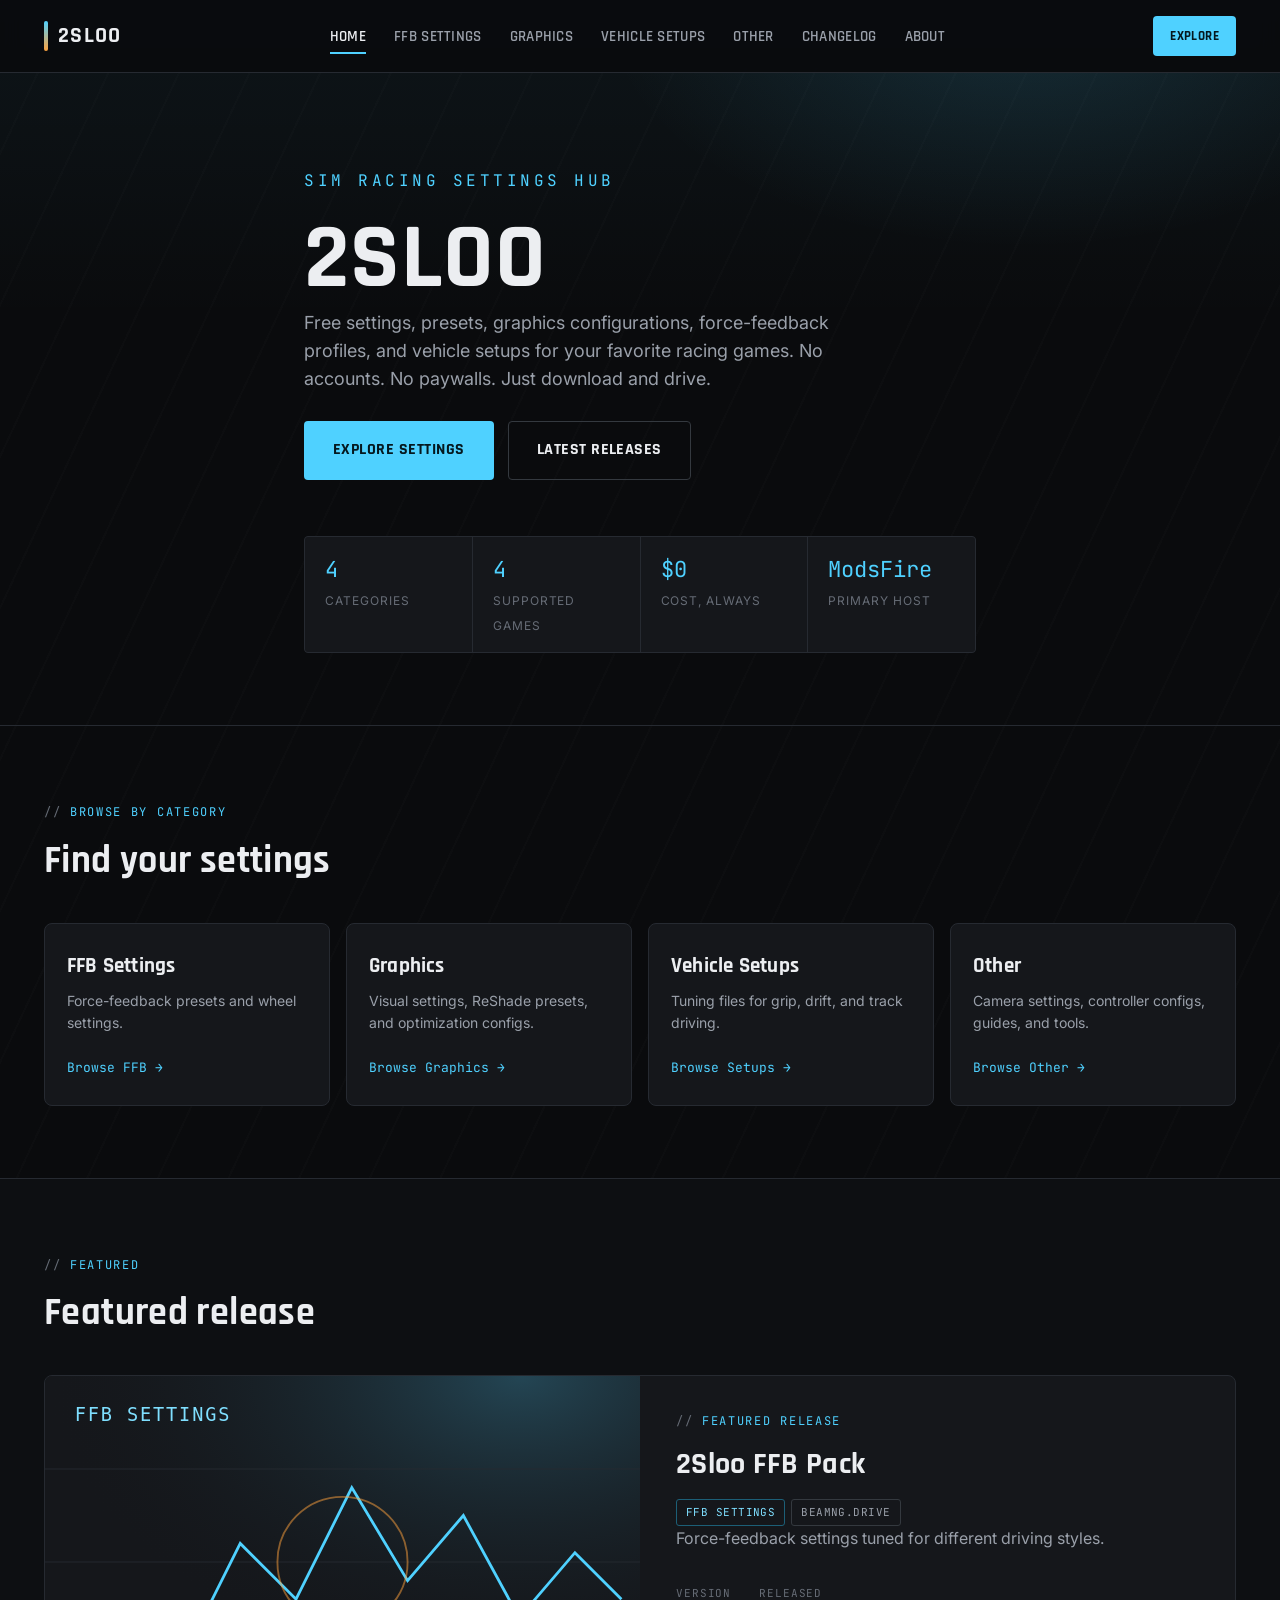
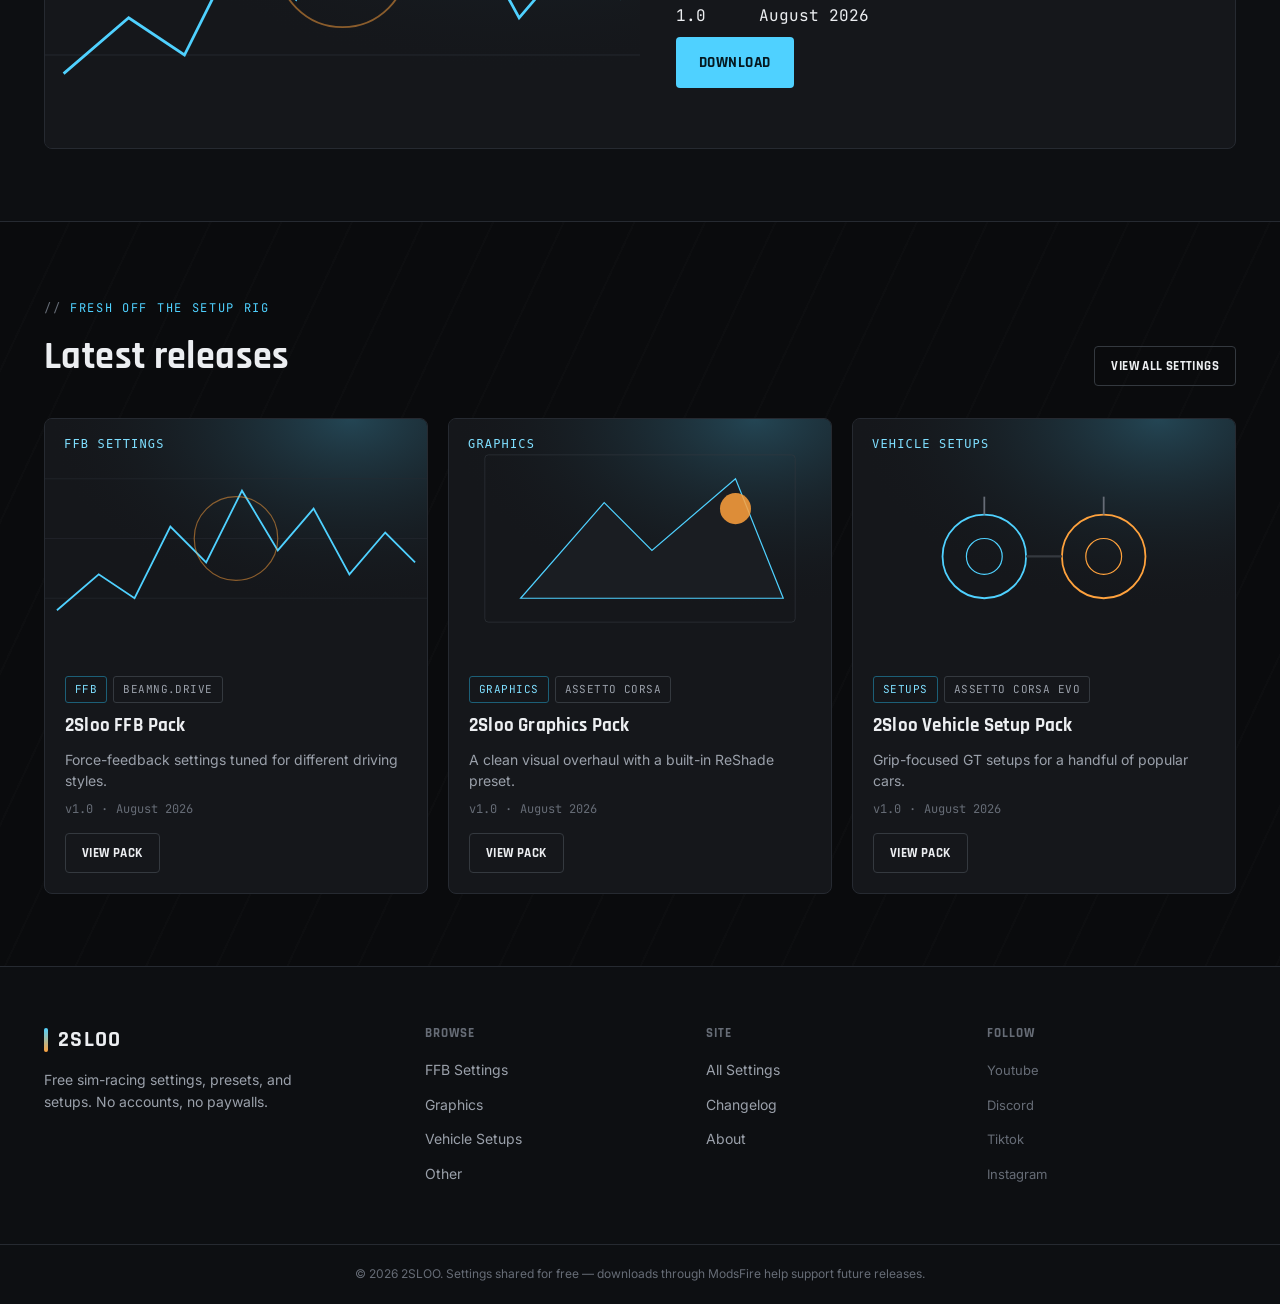
==== index.html @ 70582762 "Add files via upload" ====
<!DOCTYPE html>
<html lang="en">
<head>
  <meta charset="UTF-8">
  <meta name="viewport" content="width=device-width, initial-scale=1.0">
  <title>2SLOO — Sim Racing Settings Hub</title>
  <meta name="description" content="Free sim-racing FFB settings, graphics presets, and vehicle setups for Assetto Corsa, Assetto Corsa EVO, Assetto Corsa Rally, and BeamNG.drive.">

  <!-- Open Graph -->
  <meta property="og:title" content="2SLOO — Sim Racing Settings Hub">
  <meta property="og:description" content="Free FFB settings, graphics presets, and vehicle setups for Assetto Corsa, AC EVO, AC Rally, and BeamNG.drive.">
  <meta property="og:type" content="website">
  <meta property="og:image" content="assets/thumbs/ffb.svg">
  <meta name="twitter:card" content="summary_large_image">

  <link rel="icon" type="image/svg+xml" href="assets/favicon.svg">
  <link rel="preconnect" href="https://fonts.googleapis.com">
  <link rel="preconnect" href="https://fonts.gstatic.com" crossorigin>
  <link href="https://fonts.googleapis.com/css2?family=Rajdhani:wght@600;700&family=Inter:wght@400;500;600&family=JetBrains+Mono:wght@400;500&display=swap" rel="stylesheet">
  <link rel="stylesheet" href="css/style.css">
</head>
<body data-page="home">

  <div id="site-header"></div>

  <main>
    <section class="hero">
      <div class="container hero-inner">
        <p class="tagline">Sim Racing Settings Hub</p>
        <h1>2SLOO</h1>
        <p class="lede">Free settings, presets, graphics configurations, force-feedback profiles, and vehicle setups for your favorite racing games. No accounts. No paywalls. Just download and drive.</p>
        <div class="hero-actions">
          <a href="all-settings.html" class="btn btn-accent btn-lg" style="width:auto;">Explore Settings</a>
          <a href="changelog.html" class="btn btn-outline btn-lg" style="width:auto;">Latest Releases</a>
        </div>
        <div class="hero-strip">
          <div class="hero-strip-item"><span class="num">4</span><span class="label">Categories</span></div>
          <div class="hero-strip-item"><span class="num">4</span><span class="label">Supported Games</span></div>
          <div class="hero-strip-item"><span class="num">$0</span><span class="label">Cost, Always</span></div>
          <div class="hero-strip-item"><span class="num">ModsFire</span><span class="label">Primary Host</span></div>
        </div>
      </div>
    </section>

    <section class="section">
      <div class="container">
        <div class="section-head">
          <div>
            <span class="eyebrow">Browse by Category</span>
            <h2>Find your settings</h2>
          </div>
        </div>
        <div class="category-grid" id="category-grid"></div>
      </div>
    </section>

    <section class="section section-alt">
      <div class="container">
        <div class="section-head">
          <div>
            <span class="eyebrow">Featured</span>
            <h2>Featured release</h2>
          </div>
        </div>
        <div class="featured" id="featured-release"></div>
      </div>
    </section>

    <section class="section">
      <div class="container">
        <div class="section-head">
          <div>
            <span class="eyebrow">Fresh off the setup rig</span>
            <h2>Latest releases</h2>
          </div>
          <a href="all-settings.html" class="btn btn-outline btn-sm">View All Settings</a>
        </div>
        <div class="release-grid" id="latest-releases"></div>
      </div>
    </section>
  </main>

  <div id="site-footer"></div>

  <script src="js/data.js"></script>
  <script src="js/main.js"></script>
</body>
</html>
---- css/style.css ----
/* ==========================================================================
   2SLOO SETTINGS HUB — STYLESHEET
   Design system: dark "telemetry" theme — asphalt backgrounds, graphite
   panels, circuit-blue accent, amber for support/hot cues, mono type for
   data (versions, tags, dates), Rajdhani for display headings.
   ========================================================================== */

:root {
  /* Color */
  --bg: #0a0b0d;
  --bg-alt: #0d0f12;
  --panel: #15171b;
  --panel-2: #1a1d22;
  --border: #262a31;
  --border-strong: #34393f;
  --text: #eceef1;
  --text-dim: #9aa0aa;
  --text-faint: #666c76;
  --accent: #4fd1ff;
  --accent-strong: #7fdfff;
  --accent-dim: #1c5f77;
  --hazard: #ffa23d;
  --danger: #ff6259;

  /* Type */
  --font-display: "Rajdhani", "Arial Narrow", sans-serif;
  --font-body: "Inter", -apple-system, BlinkMacSystemFont, "Segoe UI", sans-serif;
  --font-mono: "JetBrains Mono", "SFMono-Regular", Consolas, monospace;

  /* Layout */
  --max-width: 1240px;
  --radius: 4px;
  --radius-lg: 8px;
  --nav-height: 72px;
}

* { box-sizing: border-box; }
html { scroll-behavior: smooth; }
@media (prefers-reduced-motion: reduce) {
  html { scroll-behavior: auto; }
  *, *::before, *::after { animation-duration: 0.001ms !important; transition-duration: 0.001ms !important; }
}

body {
  margin: 0;
  background: var(--bg);
  background-image:
    linear-gradient(180deg, rgba(79,209,255,0.05), transparent 320px),
    repeating-linear-gradient(115deg, rgba(255,255,255,0.012) 0 2px, transparent 2px 64px);
  color: var(--text);
  font-family: var(--font-body);
  font-size: 16px;
  line-height: 1.55;
  -webkit-font-smoothing: antialiased;
}

body.nav-open { overflow: hidden; }

img { max-width: 100%; display: block; }
a { color: inherit; text-decoration: none; }
ul { margin: 0; padding: 0; list-style: none; }
h1, h2, h3, h4 { font-family: var(--font-display); font-weight: 700; letter-spacing: 0.01em; margin: 0 0 0.5em; }
p { margin: 0 0 1em; color: var(--text-dim); }
:focus-visible {
  outline: 2px solid var(--accent);
  outline-offset: 2px;
}

.container {
  max-width: var(--max-width);
  margin: 0 auto;
  padding: 0 24px;
}

.eyebrow {
  display: inline-block;
  font-family: var(--font-mono);
  font-size: 12px;
  letter-spacing: 0.14em;
  text-transform: uppercase;
  color: var(--accent);
  margin-bottom: 10px;
}
.eyebrow::before { content: "// "; color: var(--text-faint); }

/* ---------------------------------- buttons ---------------------------------- */

.btn {
  display: inline-flex;
  align-items: center;
  justify-content: center;
  gap: 8px;
  padding: 13px 22px;
  font-family: var(--font-display);
  font-weight: 700;
  font-size: 15px;
  letter-spacing: 0.03em;
  text-transform: uppercase;
  border-radius: var(--radius);
  border: 1px solid transparent;
  cursor: pointer;
  transition: transform 0.15s ease, background 0.15s ease, border-color 0.15s ease, color 0.15s ease;
  white-space: nowrap;
}
.btn:hover { transform: translateY(-1px); }
.btn-accent {
  background: var(--accent);
  color: #05181f;
}
.btn-accent:hover { background: var(--accent-strong); }
.btn-outline {
  background: transparent;
  border-color: var(--border-strong);
  color: var(--text);
}
.btn-outline:hover { border-color: var(--accent); color: var(--accent-strong); }
.btn-ghost {
  background: transparent;
  color: var(--text-dim);
  padding-left: 0;
  padding-right: 0;
}
.btn-sm { padding: 9px 16px; font-size: 13px; }
.btn-lg { padding: 16px 28px; font-size: 16px; width: 100%; }
.btn[aria-disabled="true"] {
  opacity: 0.4;
  cursor: not-allowed;
  pointer-events: none;
}

/* ---------------------------------- nav ---------------------------------- */

#site-header {
  position: sticky;
  top: 0;
  z-index: 50;
  background: rgba(10, 11, 13, 0.88);
  backdrop-filter: blur(10px);
  border-bottom: 1px solid var(--border);
}
.nav-inner {
  max-width: var(--max-width);
  margin: 0 auto;
  height: var(--nav-height);
  padding: 0 24px;
  display: flex;
  align-items: center;
  justify-content: space-between;
  gap: 24px;
}
.brand { display: flex; align-items: center; }
.brand-mark {
  font-family: var(--font-display);
  font-weight: 700;
  font-size: 22px;
  letter-spacing: 0.06em;
  color: var(--text);
  position: relative;
  padding-left: 14px;
}
.brand-mark::before {
  content: "";
  position: absolute;
  left: 0;
  top: 2px;
  bottom: 2px;
  width: 4px;
  background: linear-gradient(180deg, var(--accent), var(--hazard));
  border-radius: 2px;
}
.brand-logo-img { height: 34px; width: auto; }

.main-nav { display: none; }
.main-nav ul { display: flex; gap: 28px; }
.main-nav a {
  font-family: var(--font-display);
  font-weight: 600;
  font-size: 15px;
  letter-spacing: 0.02em;
  text-transform: uppercase;
  color: var(--text-dim);
  padding: 6px 0;
  border-bottom: 2px solid transparent;
  transition: color 0.15s ease, border-color 0.15s ease;
}
.main-nav a:hover, .main-nav a.is-active { color: var(--text); border-color: var(--accent); }

.nav-actions { display: flex; align-items: center; gap: 14px; }

.nav-toggle {
  display: inline-flex;
  flex-direction: column;
  justify-content: center;
  gap: 5px;
  width: 40px;
  height: 40px;
  background: transparent;
  border: 1px solid var(--border-strong);
  border-radius: var(--radius);
  cursor: pointer;
  padding: 0;
}
.nav-toggle span {
  display: block;
  height: 2px;
  width: 18px;
  margin: 0 auto;
  background: var(--text);
  transition: transform 0.2s ease, opacity 0.2s ease;
}
.nav-toggle.is-open span:nth-child(1) { transform: translateY(7px) rotate(45deg); }
.nav-toggle.is-open span:nth-child(2) { opacity: 0; }
.nav-toggle.is-open span:nth-child(3) { transform: translateY(-7px) rotate(-45deg); }

.mobile-nav {
  border-top: 1px solid var(--border);
  background: var(--bg-alt);
  padding: 8px 24px 20px;
}
.mobile-nav ul { display: flex; flex-direction: column; }
.mobile-nav a {
  display: block;
  padding: 14px 0;
  font-family: var(--font-display);
  font-size: 17px;
  font-weight: 600;
  text-transform: uppercase;
  letter-spacing: 0.02em;
  color: var(--text);
  border-bottom: 1px solid var(--border);
}
.mobile-explore { border: 1px solid transparent; margin-top: 12px; text-align: center; }

@media (min-width: 900px) {
  .main-nav { display: block; }
  .nav-toggle { display: none; }
  .mobile-nav { display: none !important; }
}

/* ---------------------------------- hero ---------------------------------- */

.hero {
  position: relative;
  padding: 96px 0 72px;
  overflow: hidden;
  border-bottom: 1px solid var(--border);
}
.hero::after {
  content: "";
  position: absolute;
  inset: 0;
  background: radial-gradient(ellipse 700px 400px at 80% -10%, rgba(79,209,255,0.14), transparent 60%);
  pointer-events: none;
}
.hero-inner { position: relative; max-width: 720px; }
.hero h1 {
  font-size: clamp(48px, 9vw, 92px);
  line-height: 0.95;
  margin: 0 0 6px;
  letter-spacing: 0.01em;
}
.hero .tagline {
  font-family: var(--font-mono);
  font-size: clamp(13px, 2vw, 16px);
  letter-spacing: 0.22em;
  text-transform: uppercase;
  color: var(--accent);
  margin-bottom: 22px;
}
.hero p.lede {
  font-size: 18px;
  max-width: 540px;
  color: var(--text-dim);
}
.hero-actions { display: flex; flex-wrap: wrap; gap: 14px; margin-top: 28px; }

.hero-strip {
  margin-top: 56px;
  display: grid;
  grid-template-columns: repeat(2, 1fr);
  gap: 1px;
  background: var(--border);
  border: 1px solid var(--border);
  border-radius: var(--radius);
  overflow: hidden;
}
.hero-strip-item { background: var(--panel); padding: 16px 20px; }
.hero-strip-item .num { font-family: var(--font-mono); color: var(--accent); font-size: 22px; display: block; }
.hero-strip-item .label { font-size: 12px; color: var(--text-faint); text-transform: uppercase; letter-spacing: 0.08em; }

@media (min-width: 700px) {
  .hero-strip { grid-template-columns: repeat(4, 1fr); }
}

/* ---------------------------------- sections ---------------------------------- */

.section { padding: 72px 0; }
.section-alt { background: var(--bg-alt); border-top: 1px solid var(--border); border-bottom: 1px solid var(--border); }
.section-head { display: flex; align-items: flex-end; justify-content: space-between; gap: 20px; margin-bottom: 32px; flex-wrap: wrap; }
.section-head h2 { font-size: clamp(28px, 4vw, 38px); margin: 0; }
.section-head p { margin: 4px 0 0; max-width: 520px; }

/* ---------------------------------- category grid (home) ---------------------------------- */

.category-grid {
  display: grid;
  gap: 16px;
  grid-template-columns: 1fr;
}
@media (min-width: 700px) { .category-grid { grid-template-columns: repeat(2, 1fr); } }
@media (min-width: 1050px) { .category-grid { grid-template-columns: repeat(4, 1fr); } }

.cat-card {
  position: relative;
  display: block;
  background: var(--panel);
  border: 1px solid var(--border);
  border-radius: var(--radius-lg);
  padding: 26px 22px;
  transition: border-color 0.18s ease, transform 0.18s ease;
}
.cat-card::before {
  content: "";
  position: absolute; inset: 0;
  border-radius: var(--radius-lg);
  border: 1px solid transparent;
  pointer-events: none;
}
.cat-card:hover { border-color: var(--accent-dim); transform: translateY(-3px); }
.cat-card h3 { font-size: 21px; margin-bottom: 8px; }
.cat-card p { font-size: 14px; margin-bottom: 20px; }
.cat-card-link { font-family: var(--font-mono); font-size: 13px; color: var(--accent); }

/* ---------------------------------- featured release ---------------------------------- */

.featured {
  display: grid;
  gap: 0;
  background: var(--panel);
  border: 1px solid var(--border);
  border-radius: var(--radius-lg);
  overflow: hidden;
}
@media (min-width: 800px) { .featured { grid-template-columns: 1fr 1fr; } }
.featured-media { background: var(--panel-2); position: relative; min-height: 220px; }
.featured-media img { width: 100%; height: 100%; object-fit: cover; min-height: 220px; }
.featured-body { padding: 36px; display: flex; flex-direction: column; }
.featured-body h3 { font-size: 30px; margin-bottom: 12px; }
.featured-body .btn { align-self: flex-start; margin-top: 8px; }

/* ---------------------------------- cards / release grid ---------------------------------- */

.release-grid {
  display: grid;
  gap: 20px;
  grid-template-columns: 1fr;
}
@media (min-width: 620px) { .release-grid { grid-template-columns: repeat(2, 1fr); } }
@media (min-width: 980px) { .release-grid { grid-template-columns: repeat(3, 1fr); } }

.card.release-card {
  background: var(--panel);
  border: 1px solid var(--border);
  border-radius: var(--radius-lg);
  overflow: hidden;
  display: flex;
  flex-direction: column;
  position: relative;
  transition: border-color 0.18s ease, transform 0.18s ease;
}
.card.release-card:hover { border-color: var(--accent-dim); transform: translateY(-3px); }
.card.release-card::before,
.card.release-card::after {
  content: "";
  position: absolute;
  width: 14px; height: 14px;
  border: 2px solid transparent;
  transition: border-color 0.18s ease;
  pointer-events: none;
}
.card.release-card::before { top: 8px; left: 8px; border-top-color: transparent; border-left-color: transparent; }
.card.release-card:hover::before { border-top-color: var(--accent); border-left-color: var(--accent); }
.card.release-card::after { bottom: 8px; right: 8px; border-bottom-color: transparent; border-right-color: transparent; }
.card.release-card:hover::after { border-bottom-color: var(--accent); border-right-color: var(--accent); }

.card-thumb { width: 100%; aspect-ratio: 16/10; object-fit: cover; background: var(--panel-2); }
.card-body { padding: 18px 20px 20px; display: flex; flex-direction: column; gap: 8px; flex: 1; }
.card-title { font-size: 19px; margin: 0; }
.card-title a:hover { color: var(--accent-strong); }
.card-desc { font-size: 14px; margin: 0; flex: 1; }
.card-meta { font-family: var(--font-mono); font-size: 12px; color: var(--text-faint); display: flex; gap: 8px; align-items: center; }
.card-cta { margin-top: 6px; align-self: flex-start; }

.card-tags { display: flex; flex-wrap: wrap; gap: 6px; }
.tag {
  font-family: var(--font-mono);
  font-size: 11px;
  letter-spacing: 0.04em;
  text-transform: uppercase;
  padding: 4px 9px;
  border-radius: 3px;
  border: 1px solid var(--border-strong);
  color: var(--text-dim);
}
.tag-cat { border-color: var(--accent-dim); color: var(--accent-strong); }
.tag-game { color: var(--text-dim); }
.tag-pill { background: var(--panel-2); }

.badge {
  display: inline-block;
  font-family: var(--font-mono);
  font-size: 11px;
  text-transform: uppercase;
  letter-spacing: 0.05em;
  padding: 5px 10px;
  border-radius: 3px;
  margin-bottom: 14px;
}
.badge-placeholder { background: rgba(255,162,61,0.12); color: var(--hazard); border: 1px solid rgba(255,162,61,0.35); }

.empty-state {
  grid-column: 1 / -1;
  text-align: center;
  padding: 48px 20px;
  border: 1px dashed var(--border-strong);
  border-radius: var(--radius-lg);
  color: var(--text-dim);
}

/* ---------------------------------- category page ---------------------------------- */

.page-hero { padding: 64px 0 40px; border-bottom: 1px solid var(--border); }
.page-hero h1 { font-size: clamp(38px, 6vw, 56px); margin-bottom: 8px; }
.page-hero .tagline { color: var(--text-dim); font-size: 16px; max-width: 560px; margin-bottom: 0; }

.breadcrumbs {
  font-family: var(--font-mono);
  font-size: 13px;
  color: var(--text-faint);
  display: flex;
  gap: 8px;
  margin-bottom: 18px;
}
.breadcrumbs a { color: var(--text-dim); }
.breadcrumbs a:hover { color: var(--accent); }

.game-grid { display: grid; gap: 18px; grid-template-columns: 1fr; }
@media (min-width: 700px) { .game-grid { grid-template-columns: repeat(2, 1fr); } }

.game-card {
  display: block;
  background: var(--panel);
  border: 1px solid var(--border);
  border-radius: var(--radius-lg);
  padding: 28px;
  transition: border-color 0.18s ease, transform 0.18s ease;
}
.game-card:hover { border-color: var(--accent-dim); transform: translateY(-2px); }
.game-card h3 { font-size: 24px; margin-bottom: 8px; }
.game-card p { font-size: 14px; margin-bottom: 22px; }
.game-card-footer { display: flex; align-items: center; justify-content: space-between; gap: 12px; }
.release-count { font-family: var(--font-mono); font-size: 12px; color: var(--text-faint); }

/* ---------------------------------- filters / search (all settings) ---------------------------------- */

.filter-bar {
  background: var(--panel);
  border: 1px solid var(--border);
  border-radius: var(--radius-lg);
  padding: 22px 22px 24px;
  margin-bottom: 32px;
}
.filter-row { display: flex; flex-wrap: wrap; gap: 8px; margin-bottom: 14px; }
.filter-row:last-of-type { margin-bottom: 0; }
.filter-label {
  font-family: var(--font-mono);
  font-size: 11px;
  text-transform: uppercase;
  letter-spacing: 0.08em;
  color: var(--text-faint);
  width: 100%;
  margin-bottom: 4px;
}
.filter-pill {
  font-family: var(--font-mono);
  font-size: 12px;
  padding: 7px 13px;
  border-radius: 20px;
  border: 1px solid var(--border-strong);
  background: transparent;
  color: var(--text-dim);
  cursor: pointer;
  transition: all 0.15s ease;
}
.filter-pill:hover { border-color: var(--accent-dim); color: var(--text); }
.filter-pill.is-active { background: var(--accent); border-color: var(--accent); color: #05181f; }

.search-row { display: flex; align-items: center; gap: 12px; margin-top: 16px; border-top: 1px solid var(--border); padding-top: 16px; }
.search-row input {
  flex: 1;
  background: var(--bg-alt);
  border: 1px solid var(--border-strong);
  border-radius: var(--radius);
  padding: 12px 14px;
  color: var(--text);
  font-family: var(--font-body);
  font-size: 15px;
}
.search-row input:focus { border-color: var(--accent); outline: none; }
#result-count { font-family: var(--font-mono); font-size: 12px; color: var(--text-faint); white-space: nowrap; }

/* ---------------------------------- release detail page ---------------------------------- */

.release-header {
  display: grid;
  gap: 28px;
  padding: 40px 0;
  border-bottom: 1px solid var(--border);
}
@media (min-width: 800px) { .release-header { grid-template-columns: 360px 1fr; align-items: start; } }
.release-header-media img { width: 100%; border-radius: var(--radius-lg); border: 1px solid var(--border); }
.release-header-body h1 { font-size: clamp(30px, 5vw, 44px); margin: 10px 0 12px; }
.release-lede { font-size: 16px; margin-top: 14px; }

.meta-grid { display: flex; gap: 28px; margin: 18px 0 0; }
.meta-grid dt { font-family: var(--font-mono); font-size: 11px; text-transform: uppercase; letter-spacing: 0.08em; color: var(--text-faint); margin: 0; }
.meta-grid dd { font-family: var(--font-mono); font-size: 16px; color: var(--text); margin: 2px 0 0; }

.release-columns { display: grid; gap: 40px; padding: 44px 0 80px; }
@media (min-width: 900px) { .release-columns { grid-template-columns: 1fr 320px; align-items: start; } }

.release-section { margin-bottom: 40px; }
.release-section h2 { font-size: 22px; margin-bottom: 14px; border-bottom: 1px solid var(--border); padding-bottom: 10px; }

.check-list li {
  position: relative;
  padding-left: 24px;
  margin-bottom: 8px;
  color: var(--text-dim);
}
.check-list li::before { content: "▸"; position: absolute; left: 0; color: var(--accent); }

.install-steps { list-style: none; counter-reset: step; padding: 0; margin: 0; }
.install-steps li {
  counter-increment: step;
  position: relative;
  padding: 12px 0 12px 42px;
  border-bottom: 1px solid var(--border);
  color: var(--text-dim);
}
.install-steps li:last-child { border-bottom: none; }
.install-steps li::before {
  content: counter(step);
  position: absolute;
  left: 0;
  top: 10px;
  width: 26px; height: 26px;
  display: flex; align-items: center; justify-content: center;
  background: var(--panel-2);
  border: 1px solid var(--border-strong);
  border-radius: 50%;
  font-family: var(--font-mono);
  font-size: 12px;
  color: var(--accent);
}

.mini-changelog-entry { padding: 14px 0; border-bottom: 1px solid var(--border); }
.mini-changelog-entry:last-child { border-bottom: none; }
.mini-changelog-head { display: flex; gap: 12px; align-items: center; margin-bottom: 6px; }
.v-tag { font-family: var(--font-mono); color: var(--accent); font-size: 13px; }
.v-date { font-family: var(--font-mono); color: var(--text-faint); font-size: 12px; }
.mini-changelog-entry ul { padding-left: 20px; list-style: disc; }
.mini-changelog-entry li { color: var(--text-dim); font-size: 14px; margin-bottom: 4px; }

.release-aside { position: sticky; top: calc(var(--nav-height) + 20px); }

.download-block {
  background: var(--panel);
  border: 1px solid var(--border);
  border-radius: var(--radius-lg);
  padding: 24px;
  margin-bottom: 20px;
}
.dl-primary { width: 100%; justify-content: space-between; }
.dl-primary em { font-style: normal; font-size: 11px; opacity: 0.75; }
.dl-pending { font-size: 12px; color: var(--hazard); margin: 8px 0 0; }
.dl-support { font-size: 13px; margin: 12px 0 18px; padding: 12px; background: rgba(79,209,255,0.06); border: 1px solid var(--accent-dim); border-radius: var(--radius); color: var(--text-dim); }
.dl-mirrors { display: flex; flex-direction: column; gap: 8px; }
.external-note { display: block; margin-top: 14px; font-size: 12px; color: var(--text-faint); text-align: center; }

.tag-cloud { display: flex; flex-wrap: wrap; gap: 6px; }

/* ---------------------------------- changelog ---------------------------------- */

.changelog-entry {
  padding: 26px 0;
  border-bottom: 1px solid var(--border);
}
.changelog-entry:first-child { padding-top: 0; }
.changelog-meta { display: flex; gap: 12px; align-items: center; margin-bottom: 8px; }
.changelog-entry h3 { font-size: 22px; margin-bottom: 8px; }
.changelog-entry h3 a:hover { color: var(--accent-strong); }
.changelog-entry ul { list-style: disc; padding-left: 22px; margin-top: 12px; }
.changelog-entry li { color: var(--text-dim); margin-bottom: 4px; }

/* ---------------------------------- about page ---------------------------------- */

.about-body { max-width: 680px; }
.about-body p { font-size: 17px; }
.social-grid { display: grid; grid-template-columns: repeat(2, 1fr); gap: 12px; margin-top: 24px; }
@media (min-width: 600px) { .social-grid { grid-template-columns: repeat(4, 1fr); } }
.social-card {
  background: var(--panel);
  border: 1px solid var(--border);
  border-radius: var(--radius);
  padding: 18px;
  text-align: center;
  font-family: var(--font-display);
  text-transform: uppercase;
  letter-spacing: 0.04em;
  font-weight: 600;
  color: var(--text-dim);
}
.social-card.is-live { color: var(--accent); border-color: var(--accent-dim); }
.social-card.is-live:hover { background: var(--panel-2); }

.logo-slot {
  margin-top: 28px;
  border: 1px dashed var(--border-strong);
  border-radius: var(--radius-lg);
  padding: 28px;
  text-align: center;
  color: var(--text-faint);
  font-family: var(--font-mono);
  font-size: 13px;
}

/* ---------------------------------- footer ---------------------------------- */

#site-footer {
  border-top: 1px solid var(--border);
  background: var(--bg-alt);
  padding: 56px 0 0;
}
.footer-inner {
  max-width: var(--max-width);
  margin: 0 auto;
  padding: 0 24px;
  display: grid;
  gap: 32px;
  grid-template-columns: 1fr;
}
@media (min-width: 800px) { .footer-inner { grid-template-columns: 1.4fr 1fr 1fr 1fr; } }
.footer-brand p { font-size: 14px; max-width: 260px; margin-top: 12px; }
.footer-col h4 { font-size: 13px; text-transform: uppercase; letter-spacing: 0.08em; color: var(--text-faint); margin-bottom: 14px; }
.footer-col ul li { margin-bottom: 10px; }
.footer-col a { color: var(--text-dim); font-size: 14px; }
.footer-col a:hover { color: var(--accent); }
.social-placeholder { color: var(--text-faint); font-size: 13px; cursor: help; }
.footer-bottom {
  margin-top: 48px;
  border-top: 1px solid var(--border);
  padding: 20px 24px;
  text-align: center;
}
.footer-bottom p { font-size: 12px; color: var(--text-faint); margin: 0; }

/* ---------------------------------- 404 ---------------------------------- */

.notfound { text-align: center; padding: 120px 24px; }
.notfound h1 { font-size: clamp(60px, 12vw, 120px); color: var(--accent); margin-bottom: 12px; }

/* ---------------------------------- utility ---------------------------------- */

.text-center { text-align: center; }
.mt-32 { margin-top: 32px; }
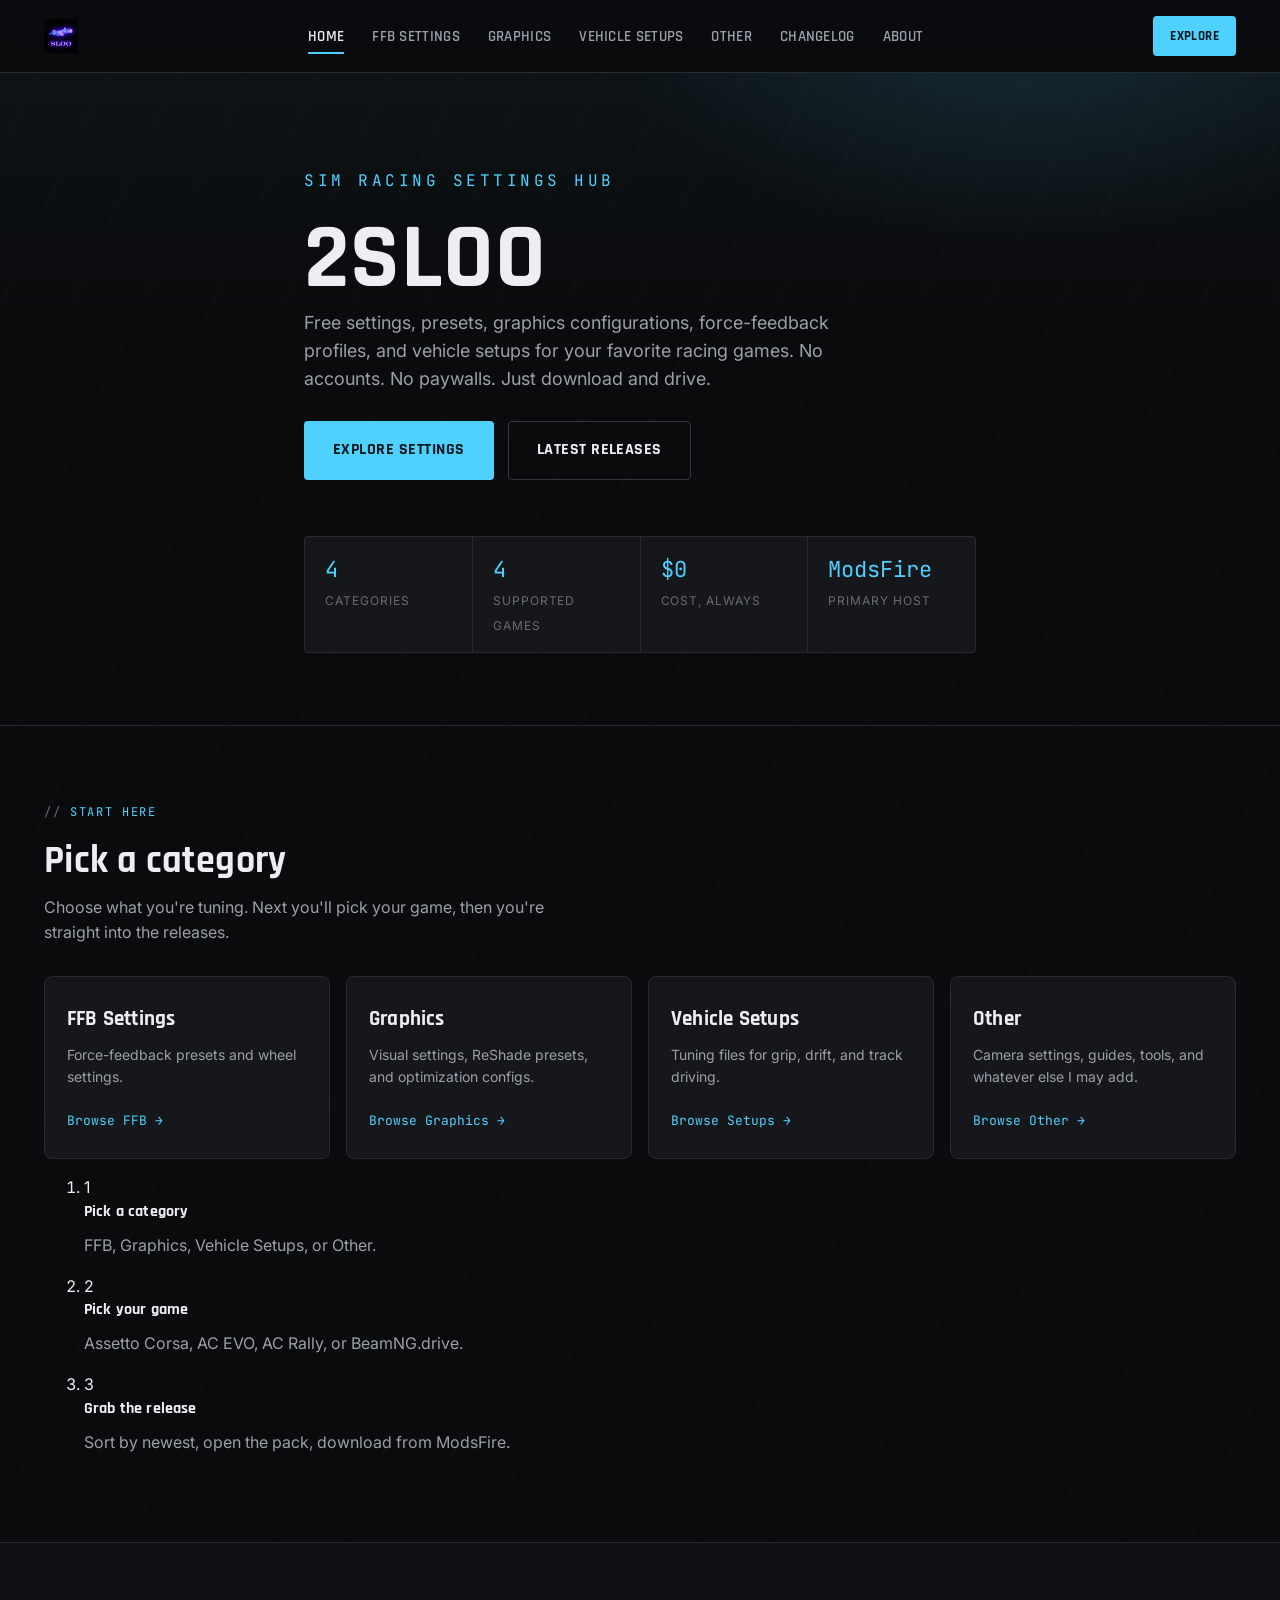
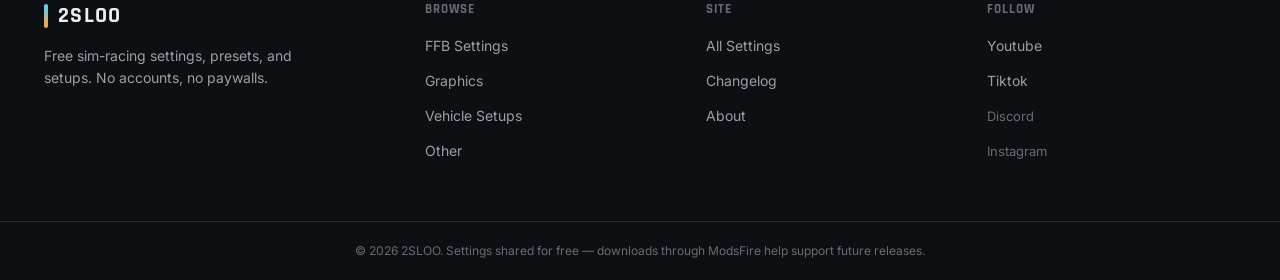
==== commit bd390566: "Add files via upload" ====
--- a/index.html
+++ b/index.html
@@ -46,36 +46,18 @@
       <div class="container">
         <div class="section-head">
           <div>
-            <span class="eyebrow">Browse by Category</span>
-            <h2>Find your settings</h2>
+            <span class="eyebrow">Start here</span>
+            <h2>Pick a category</h2>
+            <p>Choose what you're tuning. Next you'll pick your game, then you're straight into the releases.</p>
           </div>
         </div>
         <div class="category-grid" id="category-grid"></div>
-      </div>
-    </section>
 
-    <section class="section section-alt">
-      <div class="container">
-        <div class="section-head">
-          <div>
-            <span class="eyebrow">Featured</span>
-            <h2>Featured release</h2>
-          </div>
-        </div>
-        <div class="featured" id="featured-release"></div>
-      </div>
-    </section>
-
-    <section class="section">
-      <div class="container">
-        <div class="section-head">
-          <div>
-            <span class="eyebrow">Fresh off the setup rig</span>
-            <h2>Latest releases</h2>
-          </div>
-          <a href="all-settings.html" class="btn btn-outline btn-sm">View All Settings</a>
-        </div>
-        <div class="release-grid" id="latest-releases"></div>
+        <ol class="flow-steps">
+          <li><span class="flow-num">1</span><div><h4>Pick a category</h4><p>FFB, Graphics, Vehicle Setups, or Other.</p></div></li>
+          <li><span class="flow-num">2</span><div><h4>Pick your game</h4><p>Assetto Corsa, AC EVO, AC Rally, or BeamNG.drive.</p></div></li>
+          <li><span class="flow-num">3</span><div><h4>Grab the release</h4><p>Sort by newest, open the pack, download from ModsFire.</p></div></li>
+        </ol>
       </div>
     </section>
   </main>
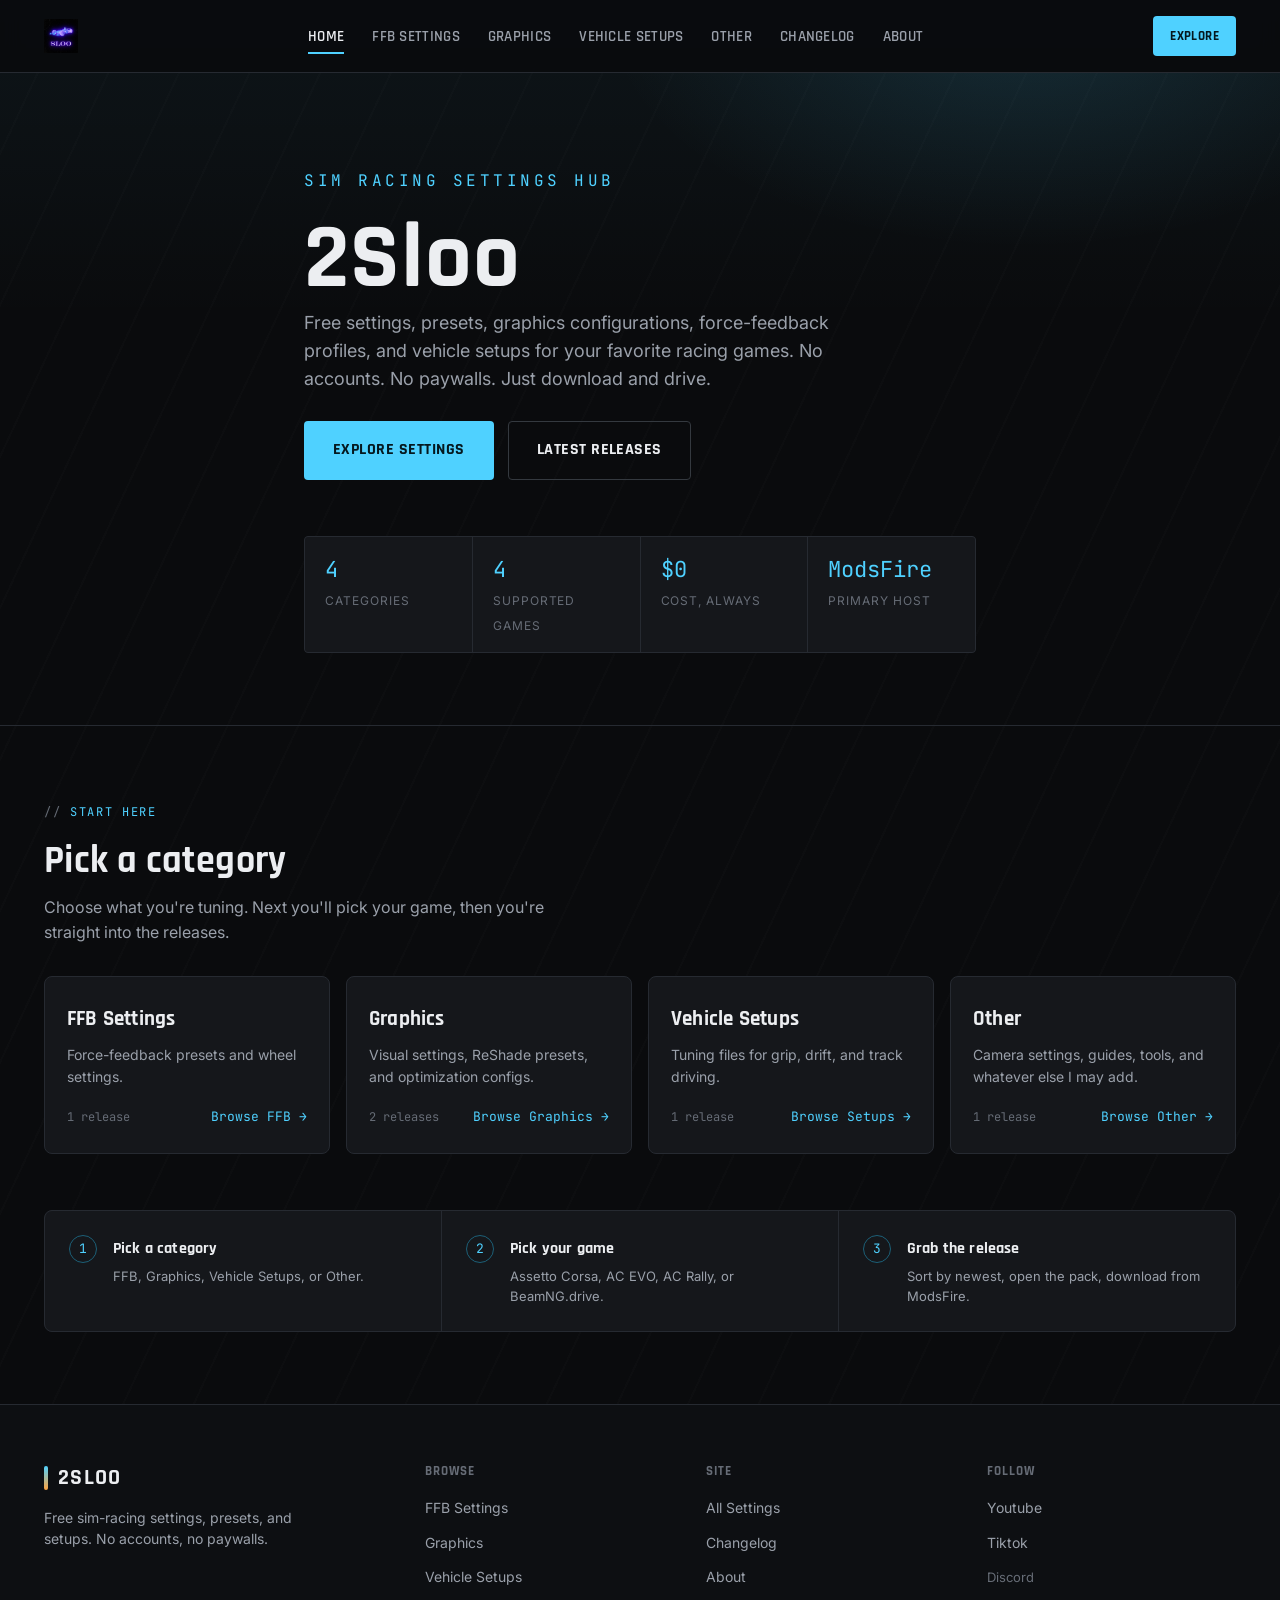
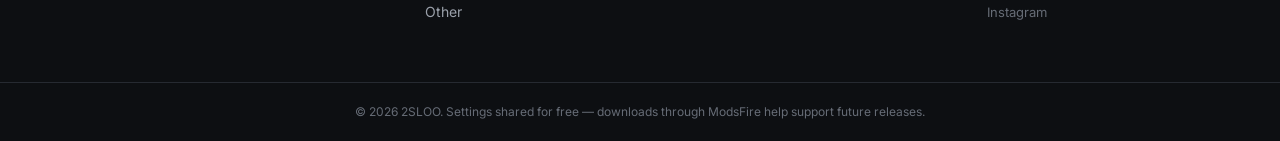
==== commit a6488c3a: "Update index.html" ====
--- a/index.html
+++ b/index.html
@@ -3,7 +3,7 @@
 <head>
   <meta charset="UTF-8">
   <meta name="viewport" content="width=device-width, initial-scale=1.0">
-  <title>2SLOO — Sim Racing Settings Hub</title>
+  <title>2Sloo — Sim Racing Settings Hub</title>
   <meta name="description" content="Free sim-racing FFB settings, graphics presets, and vehicle setups for Assetto Corsa, Assetto Corsa EVO, Assetto Corsa Rally, and BeamNG.drive.">
 
   <!-- Open Graph -->
@@ -27,7 +27,7 @@
     <section class="hero">
       <div class="container hero-inner">
         <p class="tagline">Sim Racing Settings Hub</p>
-        <h1>2SLOO</h1>
+        <h1>2Sloo</h1>
         <p class="lede">Free settings, presets, graphics configurations, force-feedback profiles, and vehicle setups for your favorite racing games. No accounts. No paywalls. Just download and drive.</p>
         <div class="hero-actions">
           <a href="all-settings.html" class="btn btn-accent btn-lg" style="width:auto;">Explore Settings</a>
--- a/css/style.css
+++ b/css/style.css
@@ -329,7 +329,77 @@
 .cat-card:hover { border-color: var(--accent-dim); transform: translateY(-3px); }
 .cat-card h3 { font-size: 21px; margin-bottom: 8px; }
 .cat-card p { font-size: 14px; margin-bottom: 20px; }
-.cat-card-link { font-family: var(--font-mono); font-size: 13px; color: var(--accent); }
+.cat-card-footer { display: flex; align-items: center; justify-content: space-between; gap: 12px; }
+.cat-card-link { font-family: var(--font-mono); font-size: 13px; color: var(--accent); white-space: nowrap; }
+
+/* ---------------------------------- flow steps (home) ---------------------------------- */
+
+.flow-steps {
+  list-style: none;
+  margin: 56px 0 0;
+  padding: 0;
+  display: grid;
+  gap: 1px;
+  background: var(--border);
+  border: 1px solid var(--border);
+  border-radius: var(--radius-lg);
+  overflow: hidden;
+  grid-template-columns: 1fr;
+}
+@media (min-width: 800px) { .flow-steps { grid-template-columns: repeat(3, 1fr); } }
+.flow-steps li {
+  background: var(--panel);
+  padding: 24px;
+  display: flex;
+  gap: 16px;
+  align-items: flex-start;
+}
+.flow-num {
+  font-family: var(--font-mono);
+  font-size: 13px;
+  color: var(--accent);
+  border: 1px solid var(--accent-dim);
+  border-radius: 50%;
+  width: 28px; height: 28px;
+  display: flex; align-items: center; justify-content: center;
+  flex-shrink: 0;
+}
+.flow-steps h4 { font-size: 16px; margin: 2px 0 4px; }
+.flow-steps p { font-size: 13px; margin: 0; }
+
+/* ---------------------------------- sort control ---------------------------------- */
+
+.sort-control {
+  display: inline-flex;
+  align-items: center;
+  gap: 8px;
+  font-family: var(--font-mono);
+  font-size: 12px;
+  text-transform: uppercase;
+  letter-spacing: 0.06em;
+  color: var(--text-faint);
+}
+.sort-control select {
+  background: var(--bg-alt);
+  border: 1px solid var(--border-strong);
+  border-radius: var(--radius);
+  padding: 8px 10px;
+  color: var(--text);
+  font-family: var(--font-body);
+  font-size: 13px;
+  text-transform: none;
+  letter-spacing: normal;
+}
+.sort-control select:focus { border-color: var(--accent); outline: none; }
+.list-toolbar {
+  display: flex;
+  align-items: center;
+  justify-content: space-between;
+  gap: 16px;
+  flex-wrap: wrap;
+  margin-bottom: 20px;
+}
+.list-toolbar .result-count { font-family: var(--font-mono); font-size: 12px; color: var(--text-faint); }
 
 /* ---------------------------------- featured release ---------------------------------- */
 
@@ -581,7 +651,7 @@
   padding: 24px;
   margin-bottom: 20px;
 }
-.dl-primary { width: 100%; justify-content: space-between; }
+.dl-primary { width: 100%; justify-content: space-between; padding-right: 1.5rem !important; white-space: nowrap; }
 .dl-primary em { font-style: normal; font-size: 11px; opacity: 0.75; }
 .dl-pending { font-size: 12px; color: var(--hazard); margin: 8px 0 0; }
 .dl-support { font-size: 13px; margin: 12px 0 18px; padding: 12px; background: rgba(79,209,255,0.06); border: 1px solid var(--accent-dim); border-radius: var(--radius); color: var(--text-dim); }
@@ -589,6 +659,7 @@
 .external-note { display: block; margin-top: 14px; font-size: 12px; color: var(--text-faint); text-align: center; }
 
 .tag-cloud { display: flex; flex-wrap: wrap; gap: 6px; }
+
 
 /* ---------------------------------- changelog ---------------------------------- */
 
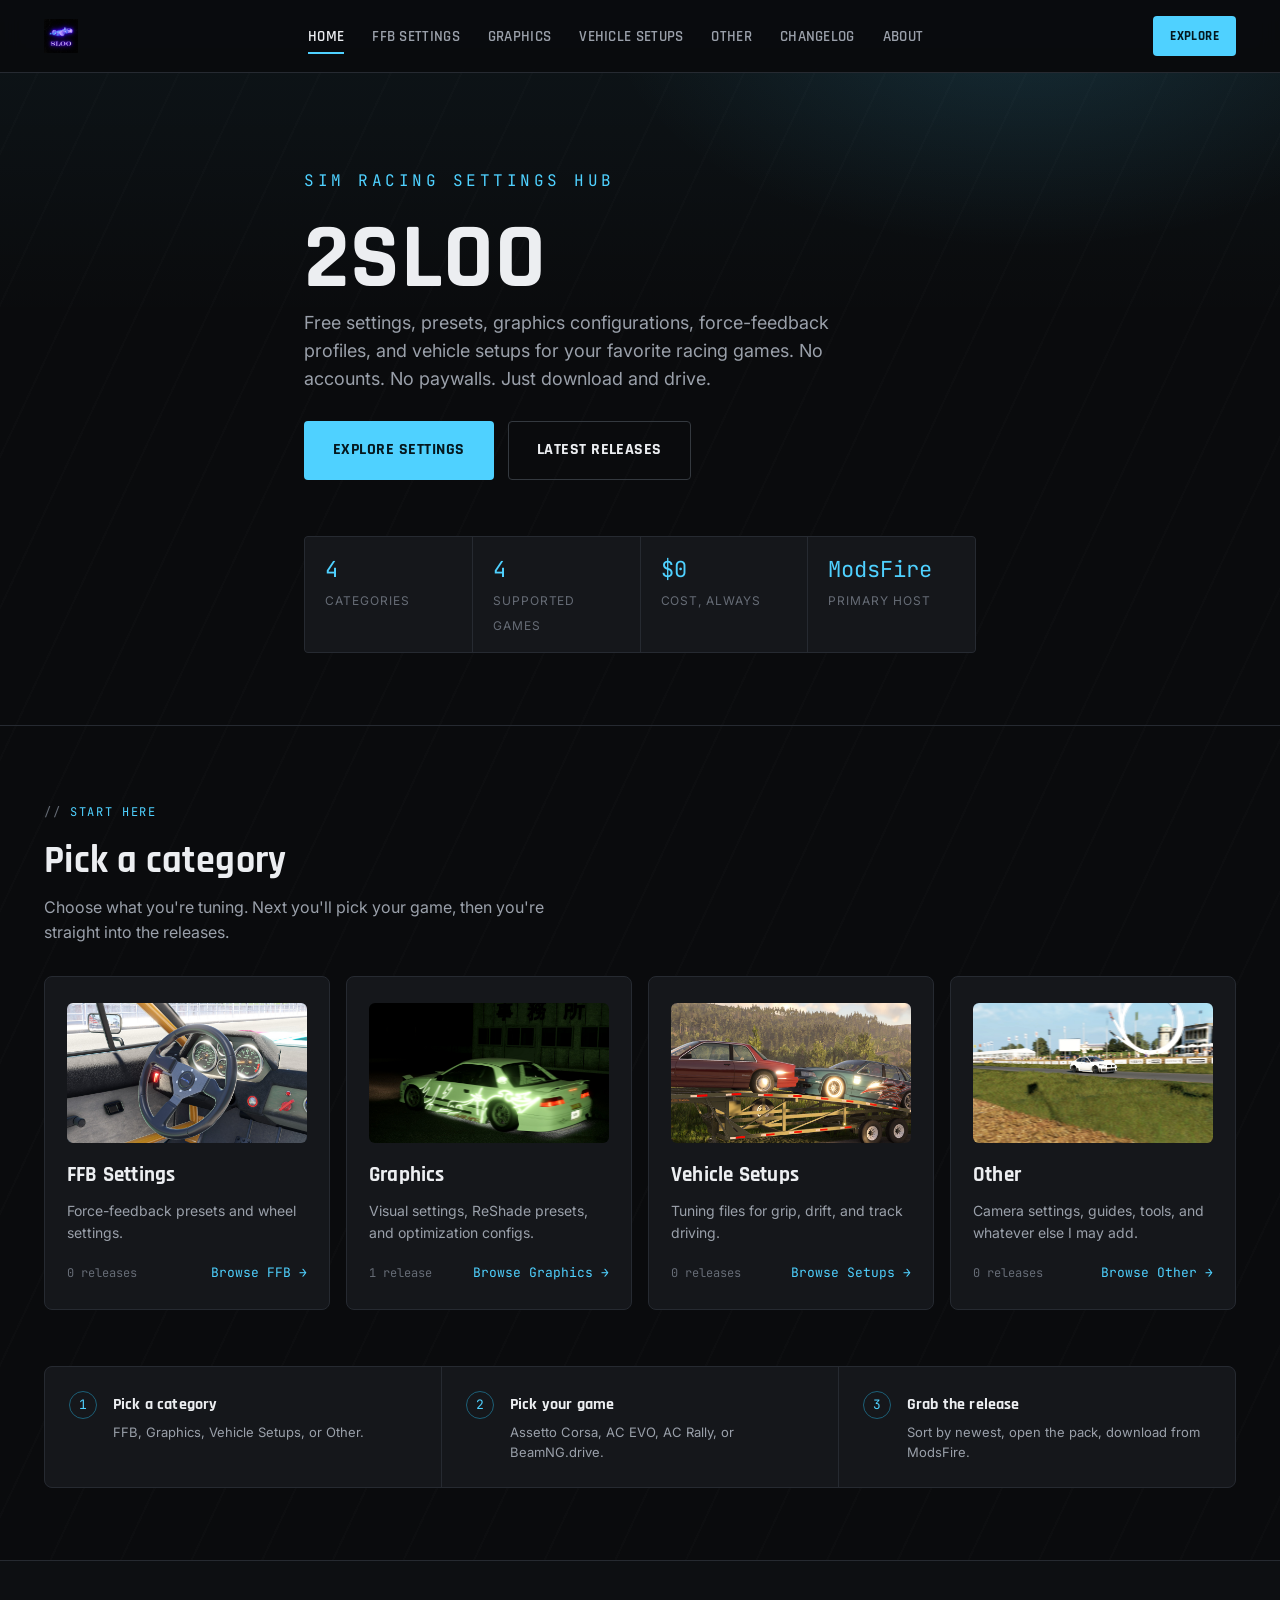
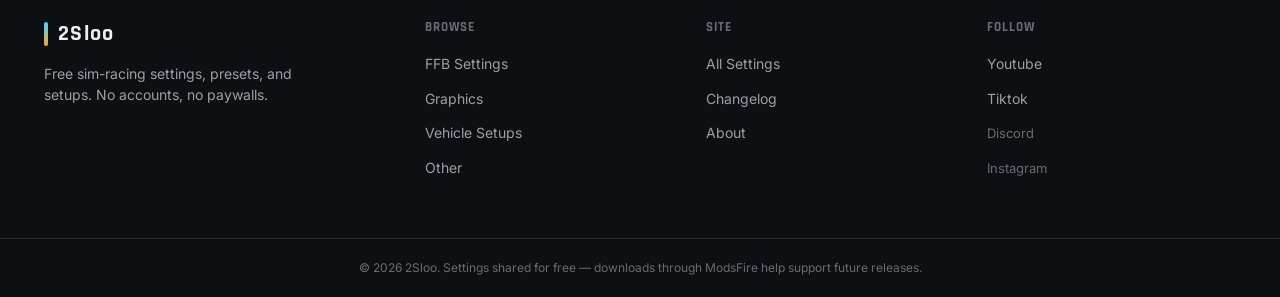
==== commit fe0822de: "Add files via upload" ====
--- a/index.html
+++ b/index.html
@@ -3,7 +3,7 @@
 <head>
   <meta charset="UTF-8">
   <meta name="viewport" content="width=device-width, initial-scale=1.0">
-  <title>2Sloo — Sim Racing Settings Hub</title>
+  <title>2SLOO — Sim Racing Settings Hub</title>
   <meta name="description" content="Free sim-racing FFB settings, graphics presets, and vehicle setups for Assetto Corsa, Assetto Corsa EVO, Assetto Corsa Rally, and BeamNG.drive.">
 
   <!-- Open Graph -->
@@ -25,9 +25,11 @@
 
   <main>
     <section class="hero">
+      <div class="hero-bg" id="hero-bg" aria-hidden="true"></div>
+      <div class="hero-scrim" aria-hidden="true"></div>
       <div class="container hero-inner">
         <p class="tagline">Sim Racing Settings Hub</p>
-        <h1>2Sloo</h1>
+        <h1>2SLOO</h1>
         <p class="lede">Free settings, presets, graphics configurations, force-feedback profiles, and vehicle setups for your favorite racing games. No accounts. No paywalls. Just download and drive.</p>
         <div class="hero-actions">
           <a href="all-settings.html" class="btn btn-accent btn-lg" style="width:auto;">Explore Settings</a>
--- a/css/style.css
+++ b/css/style.css
@@ -332,6 +332,14 @@
 .cat-card-footer { display: flex; align-items: center; justify-content: space-between; gap: 12px; }
 .cat-card-link { font-family: var(--font-mono); font-size: 13px; color: var(--accent); white-space: nowrap; }
 
+.cat-card-img {
+  width: 100%;
+  height: 140px;
+  object-fit: cover;
+  border-radius: 6px;
+  margin-bottom: 16px;
+}
+
 /* ---------------------------------- flow steps (home) ---------------------------------- */
 
 .flow-steps {
@@ -651,8 +659,16 @@
   padding: 24px;
   margin-bottom: 20px;
 }
-.dl-primary { width: 100%; justify-content: space-between; padding-right: 1.5rem !important; white-space: nowrap; }
-.dl-primary em { font-style: normal; font-size: 11px; opacity: 0.75; }
+.dl-primary {
+  width: 100%;
+  flex-direction: column;
+  gap: 4px;
+}
+.dl-primary em {
+  font-style: normal;
+  font-size: 11px;
+  opacity: 0.75;
+}
 .dl-pending { font-size: 12px; color: var(--hazard); margin: 8px 0 0; }
 .dl-support { font-size: 13px; margin: 12px 0 18px; padding: 12px; background: rgba(79,209,255,0.06); border: 1px solid var(--accent-dim); border-radius: var(--radius); color: var(--text-dim); }
 .dl-mirrors { display: flex; flex-direction: column; gap: 8px; }
@@ -745,3 +761,38 @@
 
 .text-center { text-align: center; }
 .mt-32 { margin-top: 32px; }
+
+/* ---------------------------------- video embeds (release page) ---------------------------------- */
+
+.video-grid {
+  display: grid;
+  gap: 20px;
+  grid-template-columns: 1fr;
+}
+@media (min-width: 640px) {
+  .video-grid { grid-template-columns: repeat(2, 1fr); }
+}
+.video-embed { display: flex; flex-direction: column; gap: 8px; }
+.video-label {
+  font-family: var(--font-mono);
+  font-size: 11px;
+  text-transform: uppercase;
+  letter-spacing: 0.08em;
+  color: var(--accent);
+}
+.video-frame {
+  position: relative;
+  width: 100%;
+  aspect-ratio: 16 / 9;
+  background: var(--panel-2);
+  border: 1px solid var(--border);
+  border-radius: var(--radius-lg);
+  overflow: hidden;
+}
+.video-frame iframe {
+  position: absolute;
+  inset: 0;
+  width: 100%;
+  height: 100%;
+  border: 0;
+}
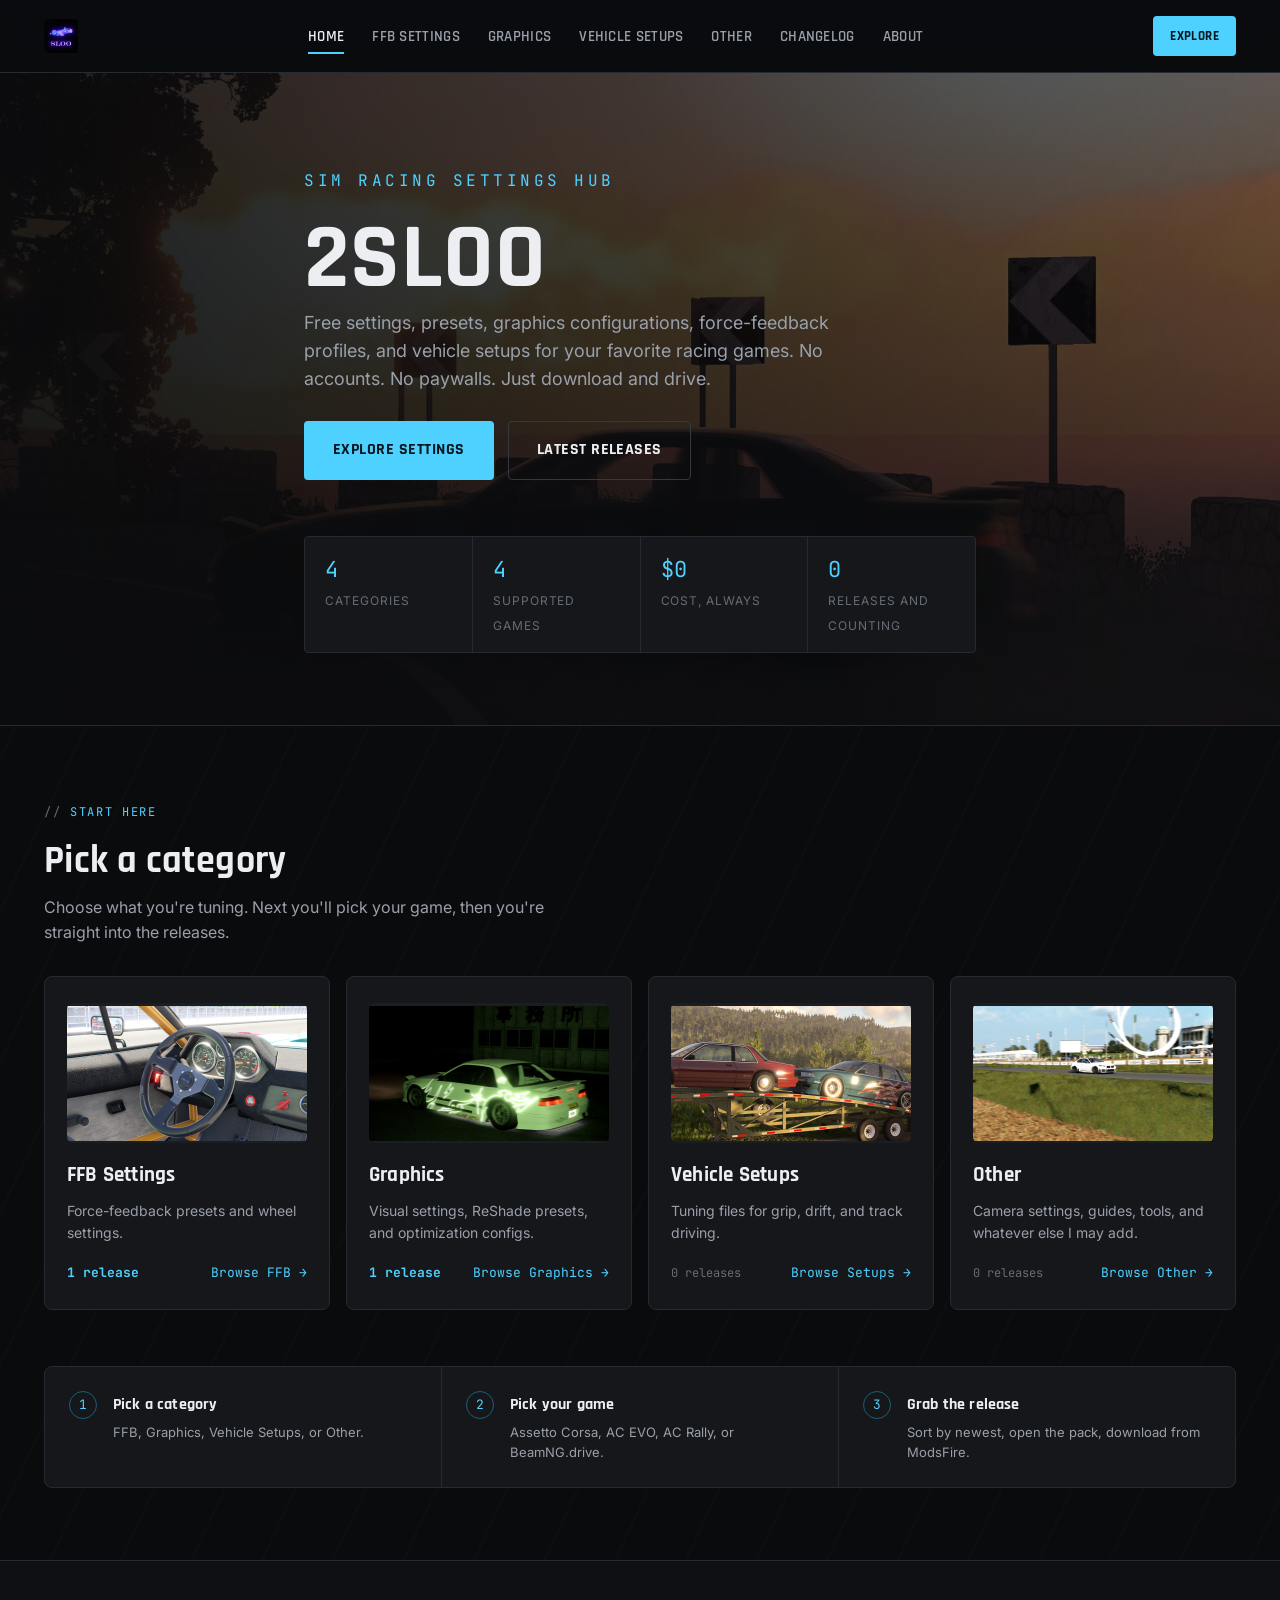
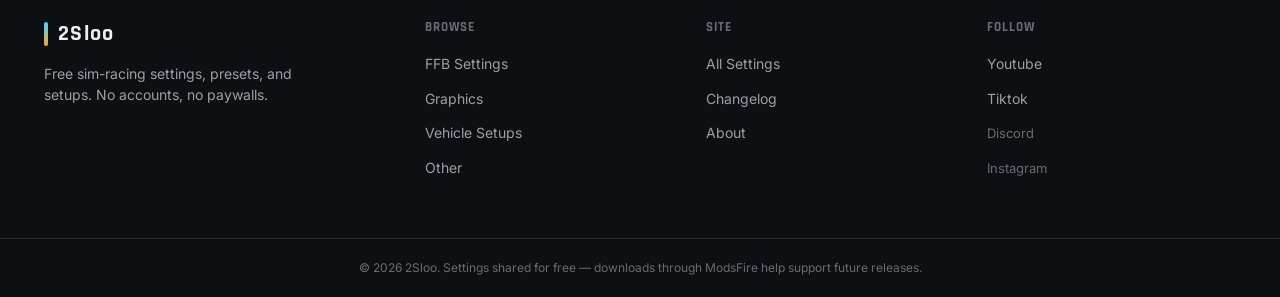
==== commit 63ccddc2: "Add files via upload" ====
--- a/index.html
+++ b/index.html
@@ -39,7 +39,7 @@
           <div class="hero-strip-item"><span class="num">4</span><span class="label">Categories</span></div>
           <div class="hero-strip-item"><span class="num">4</span><span class="label">Supported Games</span></div>
           <div class="hero-strip-item"><span class="num">$0</span><span class="label">Cost, Always</span></div>
-          <div class="hero-strip-item"><span class="num">ModsFire</span><span class="label">Primary Host</span></div>
+          <div class="hero-strip-item"><span class="num" id="release-count-stat">0</span><span class="label">Releases and Counting</span></div>
         </div>
       </div>
     </section>
--- a/css/style.css
+++ b/css/style.css
@@ -251,8 +251,27 @@
   inset: 0;
   background: radial-gradient(ellipse 700px 400px at 80% -10%, rgba(79,209,255,0.14), transparent 60%);
   pointer-events: none;
-}
-.hero-inner { position: relative; max-width: 720px; }
+  z-index: 2;
+}
+.hero-bg {
+  position: absolute;
+  inset: 0;
+  background-size: cover;
+  background-position: center;
+  opacity: 0.55;
+  filter: saturate(0.9);
+  z-index: 0;
+  transform: scale(1.03); /* hides the soft edge the blur can leave */
+}
+.hero-scrim {
+  position: absolute;
+  inset: 0;
+  background:
+    linear-gradient(90deg, rgba(10,11,13,0.82) 0%, rgba(10,11,13,0.55) 45%, rgba(10,11,13,0.15) 100%),
+    linear-gradient(180deg, rgba(10,11,13,0.05), rgba(10,11,13,0.65) 90%);
+  z-index: 1;
+}
+.hero-inner { position: relative; z-index: 3; max-width: 720px; }
 .hero h1 {
   font-size: clamp(48px, 9vw, 92px);
   line-height: 0.95;
@@ -335,9 +354,11 @@
 .cat-card-img {
   width: 100%;
   height: 140px;
-  object-fit: cover;
+  object-fit: contain;
+  object-position: center;
   border-radius: 6px;
   margin-bottom: 16px;
+  background: var(--panel-2);
 }
 
 /* ---------------------------------- flow steps (home) ---------------------------------- */
@@ -421,7 +442,7 @@
 }
 @media (min-width: 800px) { .featured { grid-template-columns: 1fr 1fr; } }
 .featured-media { background: var(--panel-2); position: relative; min-height: 220px; }
-.featured-media img { width: 100%; height: 100%; object-fit: cover; min-height: 220px; }
+.featured-media img { width: 100%; height: 100%; object-fit: contain; object-position: center; min-height: 220px; background: var(--panel-2); }
 .featured-body { padding: 36px; display: flex; flex-direction: column; }
 .featured-body h3 { font-size: 30px; margin-bottom: 12px; }
 .featured-body .btn { align-self: flex-start; margin-top: 8px; }
@@ -461,7 +482,7 @@
 .card.release-card::after { bottom: 8px; right: 8px; border-bottom-color: transparent; border-right-color: transparent; }
 .card.release-card:hover::after { border-bottom-color: var(--accent); border-right-color: var(--accent); }
 
-.card-thumb { width: 100%; aspect-ratio: 16/10; object-fit: cover; background: var(--panel-2); }
+.card-thumb { width: 100%; aspect-ratio: 16/10; object-fit: contain; object-position: center; background: var(--panel-2); }
 .card-body { padding: 18px 20px 20px; display: flex; flex-direction: column; gap: 8px; flex: 1; }
 .card-title { font-size: 19px; margin: 0; }
 .card-title a:hover { color: var(--accent-strong); }
@@ -507,7 +528,31 @@
 
 /* ---------------------------------- category page ---------------------------------- */
 
-.page-hero { padding: 64px 0 40px; border-bottom: 1px solid var(--border); }
+.page-hero {
+  position: relative;
+  padding: 64px 0 40px;
+  overflow: hidden;
+  border-bottom: 1px solid var(--border);
+}
+.page-hero-bg {
+  position: absolute;
+  inset: 0;
+  background-size: cover;
+  background-position: center;
+  opacity: 0.4;
+  filter: saturate(0.9);
+  z-index: 0;
+  transform: scale(1.03);
+}
+.page-hero-scrim {
+  position: absolute;
+  inset: 0;
+  background:
+    linear-gradient(90deg, rgba(10,11,13,0.85) 0%, rgba(10,11,13,0.6) 45%, rgba(10,11,13,0.2) 100%),
+    linear-gradient(180deg, rgba(10,11,13,0.05), rgba(10,11,13,0.7) 90%);
+  z-index: 1;
+}
+.page-hero > .container { position: relative; z-index: 2; }
 .page-hero h1 { font-size: clamp(38px, 6vw, 56px); margin-bottom: 8px; }
 .page-hero .tagline { color: var(--text-dim); font-size: 16px; max-width: 560px; margin-bottom: 0; }
 
@@ -538,6 +583,11 @@
 .game-card p { font-size: 14px; margin-bottom: 22px; }
 .game-card-footer { display: flex; align-items: center; justify-content: space-between; gap: 12px; }
 .release-count { font-family: var(--font-mono); font-size: 12px; color: var(--text-faint); }
+.release-count.has-releases {
+  color: var(--accent);
+  font-weight: 700;
+  font-size: 13px;
+}
 
 /* ---------------------------------- filters / search (all settings) ---------------------------------- */
 
@@ -680,15 +730,37 @@
 /* ---------------------------------- changelog ---------------------------------- */
 
 .changelog-entry {
+  display: flex;
+  gap: 20px;
   padding: 26px 0;
   border-bottom: 1px solid var(--border);
 }
 .changelog-entry:first-child { padding-top: 0; }
+.changelog-thumb-link {
+  flex-shrink: 0;
+  width: 140px;
+  border-radius: var(--radius);
+  overflow: hidden;
+  border: 1px solid var(--border);
+}
+.changelog-thumb {
+  width: 100%;
+  aspect-ratio: 16/10;
+  object-fit: contain;
+  object-position: center;
+  background: var(--panel-2);
+}
+.changelog-body { flex: 1; min-width: 0; }
 .changelog-meta { display: flex; gap: 12px; align-items: center; margin-bottom: 8px; }
 .changelog-entry h3 { font-size: 22px; margin-bottom: 8px; }
 .changelog-entry h3 a:hover { color: var(--accent-strong); }
 .changelog-entry ul { list-style: disc; padding-left: 22px; margin-top: 12px; }
 .changelog-entry li { color: var(--text-dim); margin-bottom: 4px; }
+
+@media (max-width: 560px) {
+  .changelog-entry { flex-direction: column; }
+  .changelog-thumb-link { width: 100%; }
+}
 
 /* ---------------------------------- about page ---------------------------------- */
 
